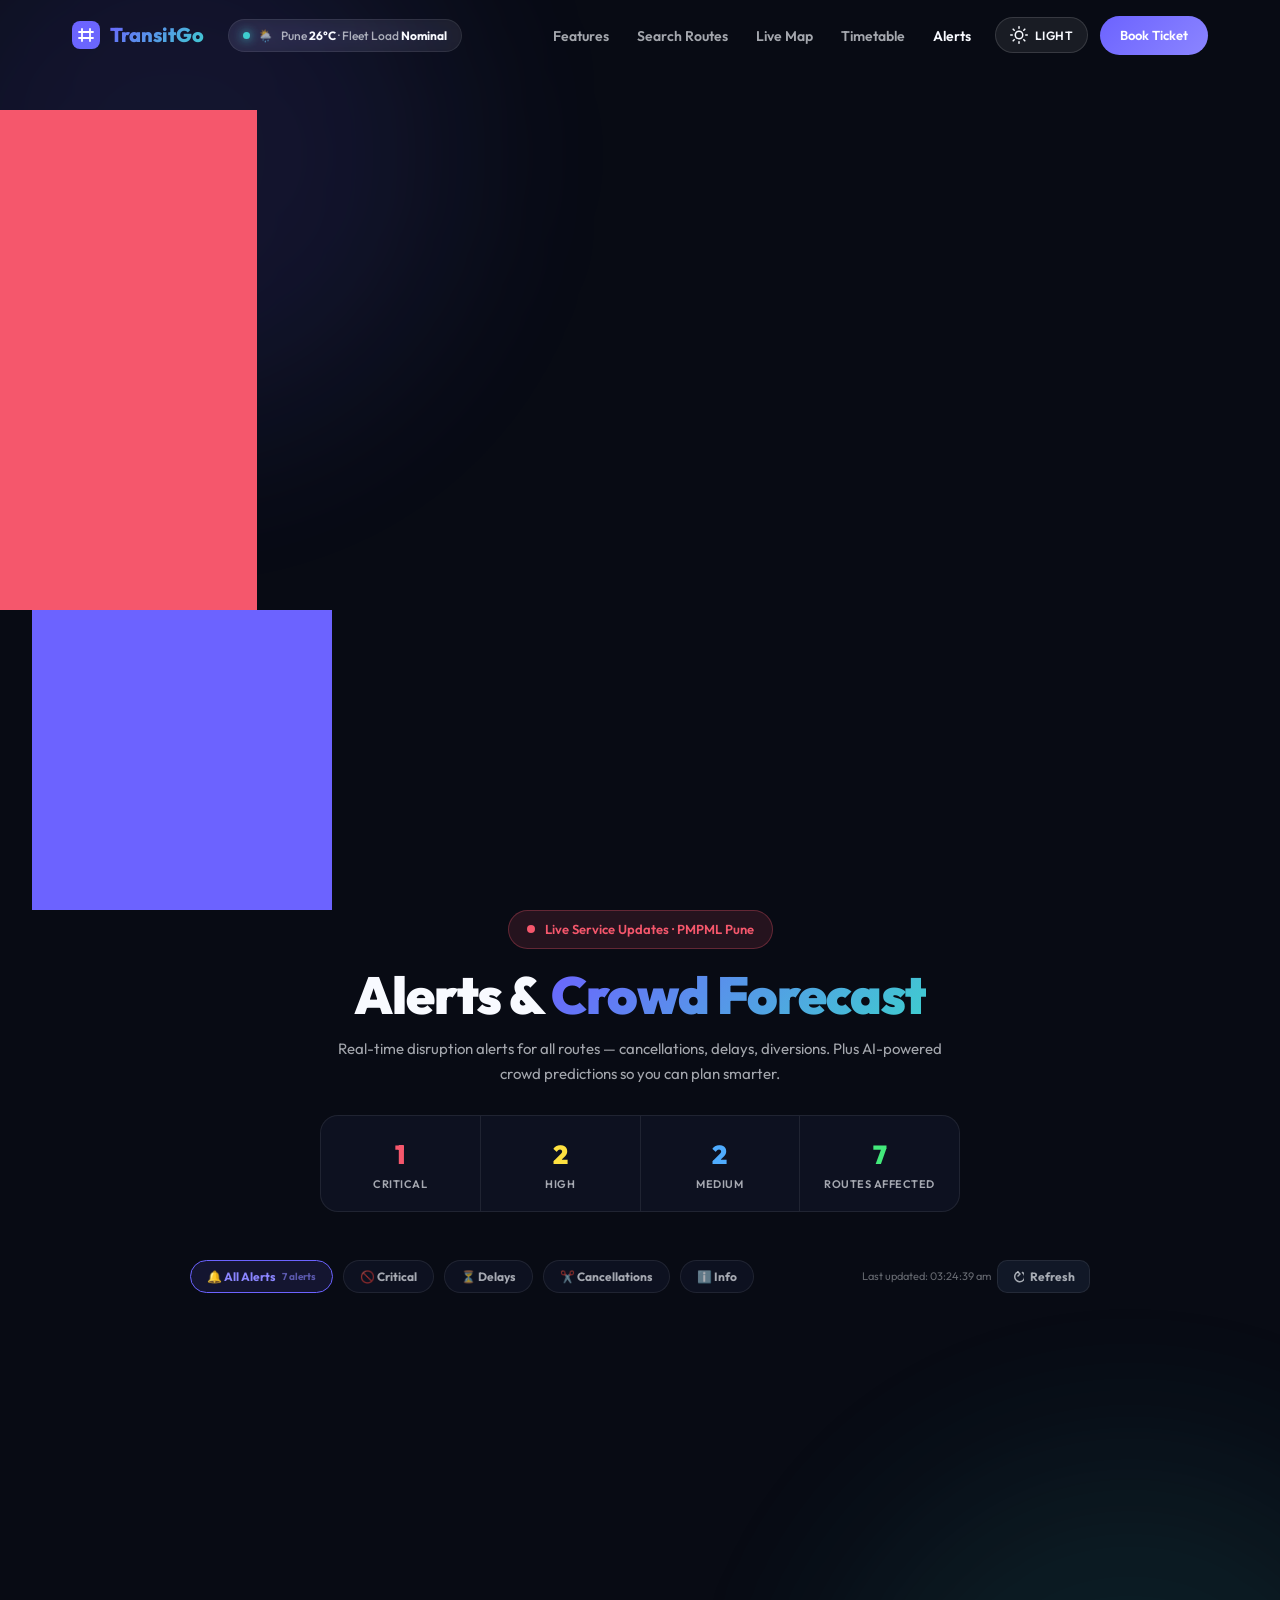
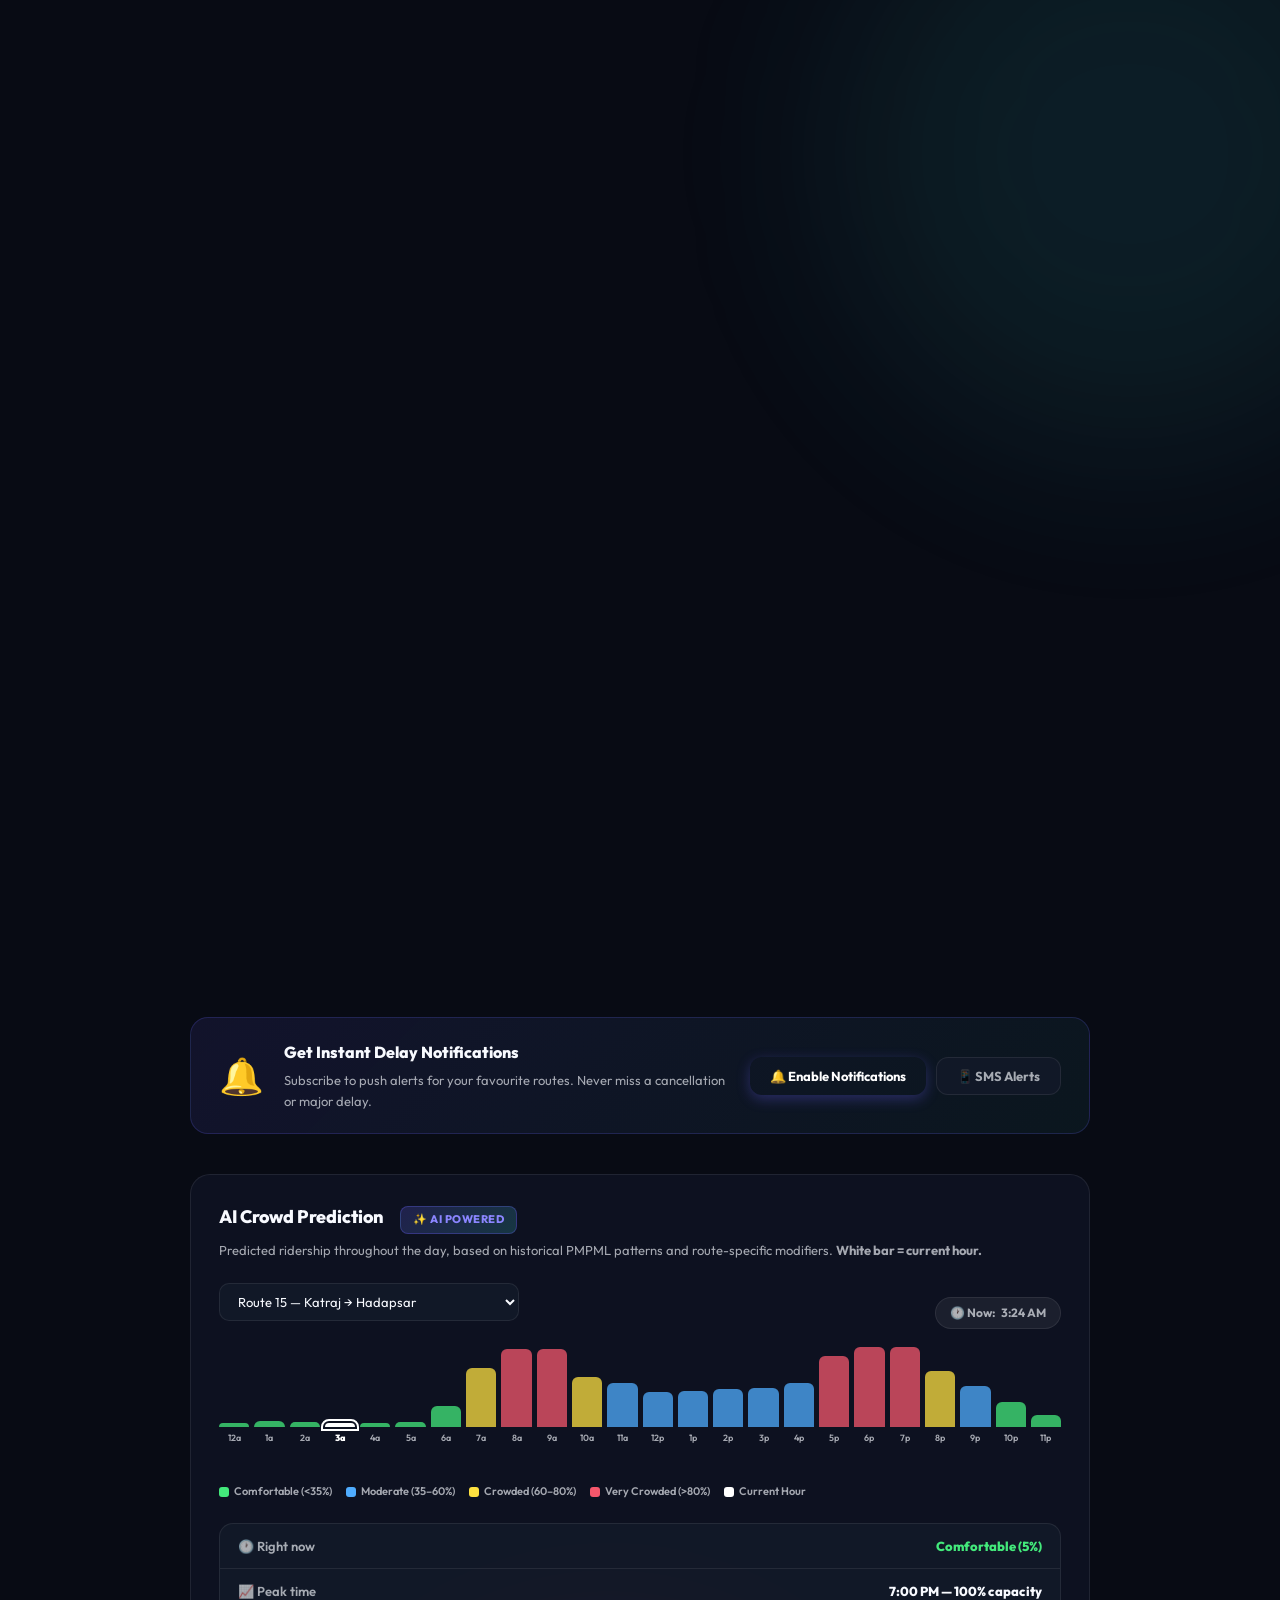
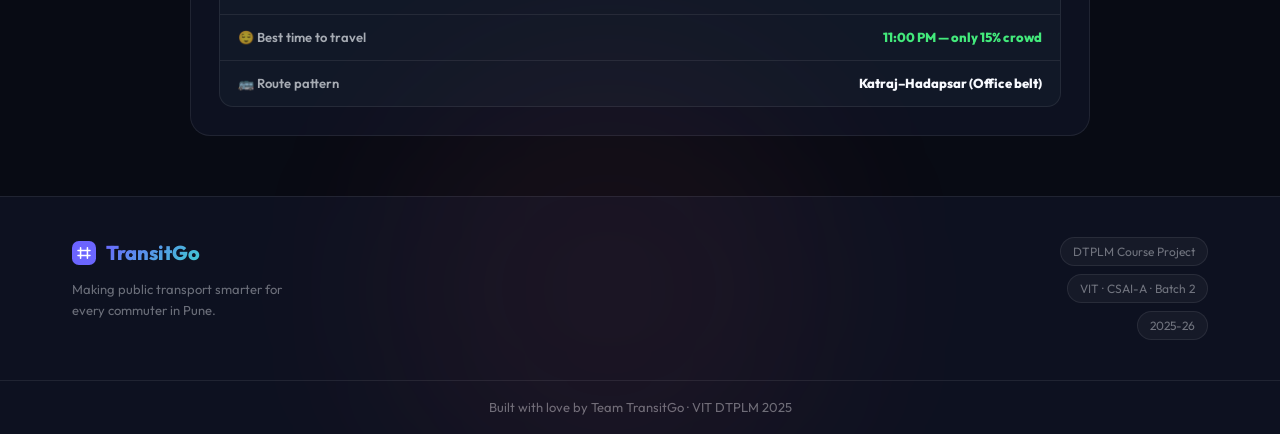
==== alerts.html @ 617c887a "Initial commit" ====
<!DOCTYPE html>
<html lang="en">
<head>
  <meta charset="UTF-8" />
  <meta name="viewport" content="width=device-width, initial-scale=1.0" />
  <title>Live Alerts & Crowd Forecast — TransitGo</title>
  <meta name="description" content="Real-time PMPML bus delay alerts and AI-powered crowd predictions for all Pune routes." />
  <link rel="preconnect" href="https://fonts.googleapis.com" />
  <link rel="preconnect" href="https://fonts.gstatic.com" crossorigin />
  <link href="https://fonts.googleapis.com/css2?family=Outfit:wght@300;400;500;600;700;800;900&family=Inter:wght@400;500;600&family=JetBrains+Mono:wght@500;700&display=swap" rel="stylesheet" />
  <link rel="stylesheet" href="style.css" />
  <link rel="stylesheet" href="css/alerts.css" />
  <script src="js/theme.js"></script>
  <style>
    /* Crowd insight rows */
    .crowd-insight-box {
      margin-top: 22px;
      background: var(--bg3);
      border: 1px solid var(--border);
      border-radius: 14px;
      overflow: hidden;
    }
    .ci-row {
      display: flex; justify-content: space-between; align-items: center;
      padding: 12px 18px; border-bottom: 1px solid var(--border);
      font-size: 13px;
    }
    .ci-row:last-child { border-bottom: none; }
    .ci-label { color: var(--text-muted); font-weight: 600; }
    .ci-val   { font-weight: 800; }

    /* Crowd chart header row */
    .crowd-chart-header {
      display: flex; align-items: center; justify-content: space-between;
      margin-bottom: 16px; flex-wrap: wrap; gap: 10px;
    }
    .crowd-now-pill {
      display: inline-flex; align-items: center; gap: 6px;
      padding: 5px 14px; border-radius: 20px;
      background: rgba(255,255,255,0.06); border: 1px solid var(--border);
      font-size: 12px; font-weight: 700; color: var(--text-muted);
    }

    /* AI badge */
    .ai-badge {
      display: inline-flex; align-items: center; gap: 6px;
      padding: 4px 12px; border-radius: 8px;
      background: linear-gradient(135deg, rgba(108,99,255,0.2), rgba(62,207,207,0.2));
      border: 1px solid rgba(108,99,255,0.3);
      font-size: 11px; font-weight: 800; color: var(--primary-light);
      letter-spacing: 0.5px; text-transform: uppercase; margin-left: 8px;
    }
  </style>
</head>
<body>

  <!-- ─── NAVBAR ─────────────────────────────────────────── -->
  <nav class="navbar scrolled" id="navbar">
    <div class="nav-container">
      <a href="index.html" class="nav-logo">
        <div class="logo-icon">
          <svg width="28" height="28" viewBox="0 0 28 28" fill="none">
            <rect width="28" height="28" rx="8" fill="url(#lgAL)"/>
            <path d="M7 11h14M7 17h14M10 8v12M18 8v12" stroke="white" stroke-width="1.8" stroke-linecap="round"/>
            <defs>
              <linearGradient id="lgAL" x1="0" y1="0" x2="28" y2="28">
                <stop stop-color="#6C63FF"/><stop offset="1" stop-color="#3ECFCF"/>
              </linearGradient>
            </defs>
          </svg>
        </div>
        <span class="logo-text">TransitGo</span>
      </a>
      <ul class="nav-links">
        <li><a href="index.html#features">Features</a></li>
        <li><a href="route-search.html">Search Routes</a></li>
        <li><a href="live-track.html">Live Map</a></li>
        <li><a href="timetable.html">Timetable</a></li>
        <li><a href="alerts.html" class="nav-active">Alerts</a></li>
      </ul>
      <div class="nav-action">
        <a href="booking.html" class="nav-cta">Book Ticket</a>
      </div>
      <button class="hamburger" id="hamburger" aria-label="Open menu" aria-expanded="false">
        <span></span><span></span><span></span>
      </button>
    </div>
  </nav>
  <div class="mobile-menu" id="mobileMenu">
    <a href="index.html">🏠 Home</a>
    <a href="route-search.html">🔍 Search Routes</a>
    <a href="live-track.html">🗺️ Live Map</a>
    <a href="timetable.html">📅 Timetable</a>
    <a href="alerts.html">🔔 Alerts</a>
    <a href="booking.html" class="mm-cta">🎫 Book Ticket</a>
  </div>
  <button class="scroll-top-btn" id="scrollTopBtn" aria-label="Scroll to top">↑</button>


  <!-- ─── HERO ──────────────────────────────────────────────── -->
  <section class="al-hero">
    <div class="bk-orb al-orb1"></div>
    <div class="bk-orb al-orb2"></div>
    <div class="al-hero-content">
      <div class="al-live-badge">
        <span class="al-live-dot"></span>
        Live Service Updates · PMPML Pune
      </div>
      <h1>Alerts &amp; <span class="gradient-text">Crowd Forecast</span></h1>
      <p>Real-time disruption alerts for all routes — cancellations, delays, diversions. Plus AI-powered crowd predictions so you can plan smarter.</p>

      <!-- Stats bar -->
      <div class="al-stats">
        <div class="al-stat">
          <div class="al-stat-num" id="stat-critical" style="color:#f5576c">—</div>
          <div class="al-stat-label">Critical</div>
        </div>
        <div class="al-stat">
          <div class="al-stat-num" id="stat-high" style="color:#fee140">—</div>
          <div class="al-stat-label">High</div>
        </div>
        <div class="al-stat">
          <div class="al-stat-num" id="stat-medium" style="color:#4facfe">—</div>
          <div class="al-stat-label">Medium</div>
        </div>
        <div class="al-stat">
          <div class="al-stat-num" id="stat-routes" style="color:#43e97b">—</div>
          <div class="al-stat-label">Routes Affected</div>
        </div>
      </div>
    </div>
  </section>

  <!-- ─── ALERTS SECTION ────────────────────────────────────── -->
  <section class="al-section">
    <div class="al-container">

      <!-- ── Toolbar ── -->
      <div class="al-toolbar">
        <button class="al-filter-chip chip-active" data-filter="all"   onclick="setFilter('all')">
          🔔 All Alerts <span id="alert-count" style="opacity:.6;font-size:10px"></span>
        </button>
        <button class="al-filter-chip" data-filter="critical"         onclick="setFilter('critical')">
          🚫 Critical
        </button>
        <button class="al-filter-chip" data-filter="high"             onclick="setFilter('high')">
          ⏳ Delays
        </button>
        <button class="al-filter-chip" data-filter="cancellation"     onclick="setFilter('cancellation')">
          ✂️ Cancellations
        </button>
        <button class="al-filter-chip" data-filter="low"              onclick="setFilter('low')">
          ℹ️ Info
        </button>

        <div class="al-toolbar-right">
          <span id="last-updated" style="font-size:11px;opacity:0.6">—</span>
          <button class="al-refresh-btn" id="refresh-btn" onclick="refreshAlerts(true)">
            <svg width="12" height="12" viewBox="0 0 12 12" fill="none">
              <path d="M10.5 1.5A5 5 0 1 1 6 1" stroke="currentColor" stroke-width="1.5" stroke-linecap="round"/>
              <path d="M6 1L8 3L6 5" stroke="currentColor" stroke-width="1.5" stroke-linecap="round" stroke-linejoin="round"/>
            </svg>
            Refresh
          </button>
        </div>
      </div>

      <!-- ── Alert list (rendered by JS) ── -->
      <div class="al-list" id="al-list">
        <div style="text-align:center;padding:40px;opacity:0.4">Loading alerts…</div>
      </div>

      <!-- ── Subscribe bar ── -->
      <div class="al-subscribe">
        <div class="al-sub-icon">🔔</div>
        <div class="al-sub-text">
          <div class="al-sub-title">Get Instant Delay Notifications</div>
          <div class="al-sub-desc">Subscribe to push alerts for your favourite routes. Never miss a cancellation or major delay.</div>
        </div>
        <div class="al-sub-btns">
          <button class="al-sub-btn primary" id="notif-btn" onclick="requestNotificationPermission()">
            🔔 Enable Notifications
          </button>
          <button class="al-sub-btn ghost" onclick="alert('SMS alerts coming in the next update!')">
            📱 SMS Alerts
          </button>
        </div>
      </div>

      <!-- ─── AI CROWD PREDICTION ──────────────────────────────── -->
      <div class="crowd-section">
        <div style="display:flex;align-items:center;gap:8px;margin-bottom:4px;">
          <div class="crowd-title">AI Crowd Prediction</div>
          <span class="ai-badge">✨ AI Powered</span>
        </div>
        <div class="crowd-sub">
          Predicted ridership throughout the day, based on historical PMPML patterns and route-specific modifiers.
          <strong style="color:var(--text-primary)">White bar = current hour.</strong>
        </div>

        <div class="crowd-chart-header">
          <select class="crowd-route-select" id="crowd-route-sel"
                  onchange="onCrowdRouteChange(this.value)">
            <!-- Populated by crowd.js -->
          </select>
          <span class="crowd-now-pill">🕐 Now: <span id="crowd-now-time">—</span></span>
        </div>

        <!-- Bar chart -->
        <div class="crowd-chart" id="crowd-chart">
          <div style="padding:20px;opacity:0.4;text-align:center;width:100%">Loading forecast…</div>
        </div>

        <!-- Legend -->
        <div class="crowd-legend">
          <div class="crowd-legend-item"><div class="crowd-legend-dot" style="background:#43e97b"></div> Comfortable (&lt;35%)</div>
          <div class="crowd-legend-item"><div class="crowd-legend-dot" style="background:#4facfe"></div> Moderate (35–60%)</div>
          <div class="crowd-legend-item"><div class="crowd-legend-dot" style="background:#fee140"></div> Crowded (60–80%)</div>
          <div class="crowd-legend-item"><div class="crowd-legend-dot" style="background:#f5576c"></div> Very Crowded (&gt;80%)</div>
          <div class="crowd-legend-item"><div class="crowd-legend-dot" style="background:#ffffff"></div> Current Hour</div>
        </div>

        <!-- AI Insights panel -->
        <div class="crowd-insight-box">
          <div id="crowd-insight">
            <div class="ci-row" style="justify-content:center;opacity:0.4">Analysing route data…</div>
          </div>
        </div>
      </div>

    </div>
  </section>

  <!-- ─── FOOTER ───────────────────────────────────────────── -->
  <footer class="footer">
    <div class="footer-container">
      <div class="footer-brand">
        <div class="nav-logo">
          <div class="logo-icon">
            <svg width="24" height="24" viewBox="0 0 28 28" fill="none">
              <rect width="28" height="28" rx="8" fill="url(#lgFAL)"/>
              <path d="M7 11h14M7 17h14M10 8v12M18 8v12" stroke="white" stroke-width="1.8" stroke-linecap="round"/>
              <defs>
                <linearGradient id="lgFAL" x1="0" y1="0" x2="28" y2="28">
                  <stop stop-color="#6C63FF"/><stop offset="1" stop-color="#3ECFCF"/>
                </linearGradient>
              </defs>
            </svg>
          </div>
          <span class="logo-text">TransitGo</span>
        </div>
        <p>Making public transport smarter for every commuter in Pune.</p>
      </div>
      <div class="footer-tags">
        <div class="footer-tag">DTPLM Course Project</div>
        <div class="footer-tag">VIT · CSAI-A · Batch 2</div>
        <div class="footer-tag">2025-26</div>
      </div>
    </div>
    <div class="footer-bottom">Built with love by Team TransitGo · VIT DTPLM 2025</div>
  </footer>

  <script src="js/route-data.js"></script>
  <script src="js/alerts.js"></script>
  <script src="js/crowd.js"></script>
  <script>
    // Set current time label
    const nowH = new Date().getHours();
    const nowM = new Date().getMinutes();
    const ampm = nowH < 12 ? "AM" : "PM";
    const h12  = nowH % 12 || 12;
    document.getElementById("crowd-now-time").textContent = `${h12}:${String(nowM).padStart(2,"0")} ${ampm}`;

    // Init crowd chart after JS loaded
    initCrowdSelect();
    // Mobile menu
    const hb = document.getElementById('hamburger'), mm = document.getElementById('mobileMenu');
    hb.addEventListener('click', () => { const o = mm.classList.toggle('open'); hb.classList.toggle('open', o); document.body.style.overflow = o ? 'hidden' : ''; });
    mm.querySelectorAll('a').forEach(a => a.addEventListener('click', () => { mm.classList.remove('open'); hb.classList.remove('open'); document.body.style.overflow = ''; }));
    const sb = document.getElementById('scrollTopBtn');
    window.addEventListener('scroll', () => sb.classList.toggle('visible', window.scrollY > 300));
    sb.addEventListener('click', () => window.scrollTo({ top: 0, behavior: 'smooth' }));
  </script>
</body>
</html>
---- style.css ----
/* ===========================
   TRANSITGO — STYLE SYSTEM & DUAL THEME ENGINE
   =========================== */

:root {
  --primary: #6C63FF;
  --primary-light: #8B85FF;
  --accent: #3ECFCF;
  --accent2: #f5576c;
  --bg: #080B14;
  --bg2: #0D1120;
  --bg3: #111827;
  --surface: rgba(255,255,255,0.04);
  --surface2: rgba(255,255,255,0.07);
  --border: rgba(255,255,255,0.08);
  --border2: rgba(255,255,255,0.13);
  --text: #F8FAFF;
  --text-muted: rgba(248,250,255,0.65);
  --text-dim: rgba(248,250,255,0.40);
  --radius: 16px;
  --radius-sm: 10px;
  --radius-lg: 24px;
  --shadow: 0 20px 60px rgba(0,0,0,0.5);
  --nav-bg: rgba(8,11,20,0.85);
  --card-spotlight: rgba(108, 99, 255, 0.12);
  --aurora-1: rgba(108, 99, 255, 0.15);
  --aurora-2: rgba(62, 207, 207, 0.12);
  --aurora-3: rgba(245, 87, 108, 0.08);
}

[data-theme="light"] {
  --primary: #5247E6;
  --primary-light: #6E66FA;
  --accent: #0284C7;
  --accent2: #E11D48;
  --bg: #F4F6FC;
  --bg2: #FFFFFF;
  --bg3: #E9EEF6;
  --surface: #FFFFFF;
  --surface2: #F8FAFC;
  --border: rgba(15, 23, 42, 0.09);
  --border2: rgba(15, 23, 42, 0.15);
  --text: #0F172A;
  --text-muted: #475569;
  --text-dim: #64748B;
  --shadow: 0 16px 40px rgba(15, 23, 42, 0.08);
  --nav-bg: rgba(255, 255, 255, 0.88);
  --card-spotlight: rgba(82, 71, 230, 0.08);
  --aurora-1: rgba(82, 71, 230, 0.10);
  --aurora-2: rgba(2, 132, 199, 0.08);
  --aurora-3: rgba(225, 29, 72, 0.05);
}

* { margin: 0; padding: 0; box-sizing: border-box; }

html { scroll-behavior: smooth; }

body {
  font-family: 'Outfit', sans-serif;
  background: var(--bg);
  color: var(--text);
  overflow-x: hidden;
  line-height: 1.6;
  transition: background-color 0.3s ease, color 0.3s ease;
  position: relative;
}

/* ===== AMBIENT AURORA BACKGROUND ===== */
.ambient-aurora-bg {
  position: fixed;
  top: 0; left: 0; right: 0; bottom: 0;
  pointer-events: none;
  z-index: 0;
  overflow: hidden;
}
.aurora-blob {
  position: absolute;
  border-radius: 50%;
  filter: blur(100px);
  opacity: 0.8;
  animation: floatAurora 18s ease-in-out infinite alternate;
}
.aurora-blob-1 {
  width: 550px; height: 550px;
  background: var(--aurora-1);
  top: -120px; left: -100px;
}
.aurora-blob-2 {
  width: 600px; height: 600px;
  background: var(--aurora-2);
  top: 40%; right: -150px;
  animation-duration: 22s;
  animation-delay: -5s;
}
.aurora-blob-3 {
  width: 450px; height: 450px;
  background: var(--aurora-3);
  bottom: -80px; left: 30%;
  animation-duration: 26s;
  animation-delay: -9s;
}
@keyframes floatAurora {
  0% { transform: translate(0, 0) scale(1); }
  50% { transform: translate(60px, 40px) scale(1.08); }
  100% { transform: translate(-40px, 80px) scale(0.95); }
}

/* ===== CARD SPOTLIGHT HOVER HALO ===== */
.has-spotlight {
  position: relative;
}
.has-spotlight::before {
  content: '';
  position: absolute;
  top: 0; left: 0; right: 0; bottom: 0;
  border-radius: inherit;
  background: radial-gradient(420px circle at var(--mouse-x, -999px) var(--mouse-y, -999px), var(--card-spotlight), transparent 70%);
  pointer-events: none;
  opacity: 1;
  transition: opacity 0.3s;
  z-index: 1;
}

/* ===== SCROLLBAR ===== */
::-webkit-scrollbar { width: 6px; }
::-webkit-scrollbar-track { background: var(--bg); }
::-webkit-scrollbar-thumb { background: var(--primary); border-radius: 3px; }

/* ===== NAVBAR ===== */
.navbar {
  position: fixed;
  top: 0; left: 0; right: 0;
  z-index: 100;
  padding: 16px 0;
  transition: all 0.3s;
}
.navbar.scrolled {
  background: var(--nav-bg);
  backdrop-filter: blur(20px);
  -webkit-backdrop-filter: blur(20px);
  border-bottom: 1px solid var(--border);
  padding: 12px 0;
}
.nav-container {
  max-width: 1200px;
  margin: 0 auto;
  padding: 0 32px;
  display: flex;
  align-items: center;
  gap: 24px;
}
.nav-logo {
  display: flex;
  align-items: center;
  gap: 10px;
  text-decoration: none;
  flex-shrink: 0;
}
.logo-icon { display: flex; align-items: center; justify-content: center; }
.logo-text {
  font-size: 20px;
  font-weight: 800;
  background: linear-gradient(135deg, var(--primary), var(--accent));
  -webkit-background-clip: text;
  -webkit-text-fill-color: transparent;
  background-clip: text;
}

/* ===== WEATHER TELEMETRY CHIP ===== */
.transit-weather-chip {
  display: inline-flex;
  align-items: center;
  gap: 8px;
  padding: 6px 14px;
  border-radius: 50px;
  background: var(--surface2);
  border: 1px solid var(--border);
  font-size: 12px;
  font-weight: 500;
  color: var(--text-muted);
  white-space: nowrap;
  backdrop-filter: blur(10px);
}
.transit-weather-chip strong {
  color: var(--text);
  font-weight: 700;
}
.tw-pulse {
  width: 7px;
  height: 7px;
  border-radius: 50%;
  background: #3ECFCF;
  box-shadow: 0 0 10px #3ECFCF;
  animation: twPulse 2s infinite ease-in-out;
}
@keyframes twPulse {
  0%, 100% { opacity: 1; transform: scale(1); }
  50% { opacity: 0.35; transform: scale(0.7); }
}

.nav-links {
  display: flex;
  list-style: none;
  gap: 28px;
  margin-left: auto;
  align-items: center;
}
.nav-links a {
  color: var(--text-muted);
  text-decoration: none;
  font-size: 14px;
  font-weight: 600;
  transition: color 0.2s;
}
.nav-links a:hover, .nav-links a.nav-active { color: var(--text); }

.nav-action {
  display: flex;
  align-items: center;
  gap: 12px;
  flex-shrink: 0;
}

/* ===== THEME TOGGLE BUTTON ===== */
.theme-toggle-btn {
  display: inline-flex;
  align-items: center;
  gap: 7px;
  background: var(--surface2);
  border: 1px solid var(--border2);
  color: var(--text);
  padding: 8px 14px;
  border-radius: 50px;
  font-size: 13px;
  font-weight: 600;
  cursor: pointer;
  transition: all 0.25s cubic-bezier(0.16, 1, 0.3, 1);
  outline: none;
  font-family: inherit;
  user-select: none;
}
.theme-toggle-btn:hover {
  background: var(--surface);
  border-color: var(--primary);
  transform: translateY(-1px);
  box-shadow: 0 4px 14px rgba(108,99,255,0.25);
}
.theme-icon {
  display: flex;
  align-items: center;
  justify-content: center;
  transition: transform 0.4s ease;
}
.theme-toggle-btn:hover .theme-icon {
  transform: rotate(20deg) scale(1.1);
}
.theme-label {
  font-size: 12px;
  text-transform: uppercase;
  letter-spacing: 0.5px;
}

.nav-cta {
  background: linear-gradient(135deg, var(--primary), var(--primary-light));
  color: white;
  padding: 9px 20px;
  border-radius: 50px;
  text-decoration: none;
  font-size: 13px;
  font-weight: 600;
  transition: all 0.3s;
  white-space: nowrap;
  display: inline-flex;
  align-items: center;
}
.nav-cta:hover {
  transform: translateY(-1px);
  box-shadow: 0 8px 25px rgba(108,99,255,0.4);
}

/* ===== MONOSPACE TELEMETRY BADGES ===== */
.telemetry-chip, .mono-tag {
  font-family: 'JetBrains Mono', monospace;
  font-size: 11px;
  font-weight: 600;
  letter-spacing: 0.5px;
  text-transform: uppercase;
  padding: 4px 10px;
  border-radius: 6px;
  background: var(--surface2);
  border: 1px solid var(--border2);
  color: var(--accent);
  display: inline-flex;
  align-items: center;
  gap: 6px;
}

/* ===== HERO ===== */
.hero {
  position: relative;
  min-height: 100vh;
  display: flex;
  align-items: center;
  overflow: hidden;
  padding-top: 80px;
}
.hero-bg {
  position: absolute;
  inset: 0;
  overflow: hidden;
}
.orb {
  position: absolute;
  border-radius: 50%;
  filter: blur(100px);
  opacity: 0.25;
}
.orb-1 {
  width: 600px; height: 600px;
  background: var(--primary);
  top: -200px; left: -200px;
  animation: orbFloat 8s ease-in-out infinite;
}
.orb-2 {
  width: 500px; height: 500px;
  background: var(--accent);
  bottom: -150px; right: -100px;
  animation: orbFloat 10s ease-in-out infinite reverse;
}
.orb-3 {
  width: 400px; height: 400px;
  background: #f093fb;
  top: 50%; right: 30%;
  animation: orbFloat 12s ease-in-out infinite;
  opacity: 0.12;
}
@keyframes orbFloat {
  0%,100% { transform: translate(0,0) scale(1); }
  50% { transform: translate(30px,-30px) scale(1.05); }
}

.hero-container {
  position: relative;
  max-width: 1200px;
  margin: 0 auto;
  padding: 60px 32px;
  display: grid;
  grid-template-columns: 1fr 1fr;
  gap: 80px;
  align-items: center;
}

/* Hero Content */
.hero-badge {
  display: inline-flex;
  align-items: center;
  gap: 8px;
  background: rgba(108,99,255,0.12);
  border: 1px solid rgba(108,99,255,0.3);
  padding: 8px 16px;
  border-radius: 50px;
  font-size: 13px;
  color: var(--primary-light);
  font-weight: 500;
  margin-bottom: 24px;
}
.badge-dot {
  width: 7px; height: 7px;
  background: var(--accent);
  border-radius: 50%;
  animation: blink 2s infinite;
}
@keyframes blink {
  0%,100% { opacity:1; }
  50% { opacity: 0.3; }
}

.hero-title {
  font-size: clamp(40px, 5vw, 64px);
  font-weight: 900;
  line-height: 1.1;
  margin-bottom: 24px;
  letter-spacing: -1px;
}
.gradient-text {
  background: linear-gradient(135deg, var(--primary), var(--accent));
  -webkit-background-clip: text;
  -webkit-text-fill-color: transparent;
  background-clip: text;
}

.hero-subtitle {
  font-size: 17px;
  color: var(--text-muted);
  margin-bottom: 36px;
  max-width: 480px;
  line-height: 1.7;
}
.hero-subtitle strong { color: var(--text); font-weight: 600; }

.hero-actions {
  display: flex;
  gap: 16px;
  margin-bottom: 48px;
  flex-wrap: wrap;
}
.btn-primary {
  display: inline-flex;
  align-items: center;
  gap: 8px;
  background: linear-gradient(135deg, var(--primary), var(--primary-light));
  color: white;
  padding: 14px 28px;
  border-radius: 50px;
  text-decoration: none;
  font-size: 15px;
  font-weight: 700;
  transition: all 0.3s;
}
.btn-primary:hover {
  transform: translateY(-2px);
  box-shadow: 0 16px 40px rgba(108,99,255,0.4);
}
.btn-secondary {
  display: inline-flex;
  align-items: center;
  gap: 8px;
  background: var(--surface2);
  color: var(--text);
  border: 1px solid var(--border2);
  padding: 14px 28px;
  border-radius: 50px;
  text-decoration: none;
  font-size: 15px;
  font-weight: 600;
  transition: all 0.3s;
}
.btn-secondary:hover {
  background: var(--surface);
  border-color: rgba(255,255,255,0.2);
  transform: translateY(-2px);
}

.hero-stats {
  display: flex;
  align-items: center;
  gap: 24px;
}
.stat-item { text-align: center; }
.stat-num {
  display: block;
  font-size: 26px;
  font-weight: 800;
  background: linear-gradient(135deg, var(--primary), var(--accent));
  -webkit-background-clip: text;
  -webkit-text-fill-color: transparent;
  background-clip: text;
}
.stat-label { font-size: 12px; color: var(--text-dim); font-weight: 500; }
.stat-divider { width: 1px; height: 36px; background: var(--border2); }

/* ===== PHONE MOCKUP ===== */
.hero-visual { position: relative; display: flex; justify-content: center; }
.phone-mockup { position: relative; }
.phone-frame {
  width: 260px;
  height: 520px;
  background: #0a0a1a;
  border-radius: 38px;
  border: 2px solid rgba(255,255,255,0.12);
  overflow: hidden;
  box-shadow: 0 40px 100px rgba(0,0,0,0.7), 0 0 0 1px rgba(255,255,255,0.05);
  position: relative;
  animation: phoneBob 4s ease-in-out infinite;
}
@keyframes phoneBob {
  0%,100% { transform: translateY(0); }
  50% { transform: translateY(-12px); }
}
.phone-notch {
  position: absolute;
  top: 10px; left: 50%;
  transform: translateX(-50%);
  width: 80px; height: 22px;
  background: #0a0a1a;
  border-radius: 0 0 14px 14px;
  z-index: 10;
}
.phone-screen {
  height: 100%;
  background: linear-gradient(160deg, #0f1535, #161b3a);
  display: flex;
  flex-direction: column;
  padding: 40px 14px 14px;
  gap: 10px;
  overflow: hidden;
}

.app-header {
  display: flex;
  align-items: center;
  justify-content: space-between;
}
.app-header-left { display: flex; align-items: center; gap: 8px; }
.app-avatar {
  width: 32px; height: 32px;
  border-radius: 50%;
  background: linear-gradient(135deg, var(--primary), var(--accent));
  font-size: 10px;
  font-weight: 800;
  color: white;
  display: flex; align-items: center; justify-content: center;
}
.app-greeting { font-size: 9px; color: var(--text-dim); }
.app-name { font-size: 12px; font-weight: 700; color: var(--text); }
.app-notif { position: relative; cursor: pointer; }
.notif-dot {
  position: absolute;
  top: -2px; right: -2px;
  width: 7px; height: 7px;
  background: var(--accent2);
  border-radius: 50%;
  animation: blink 2s infinite;
}

.app-search-bar {
  display: flex;
  align-items: center;
  gap: 6px;
  background: rgba(255,255,255,0.07);
  border: 1px solid rgba(255,255,255,0.1);
  border-radius: 8px;
  padding: 7px 10px;
  font-size: 10px;
  color: var(--text-dim);
}

.app-map-area {
  flex: 1;
  background: linear-gradient(135deg, #1a2340, #0e1528);
  border-radius: 10px;
  position: relative;
  overflow: hidden;
  min-height: 130px;
}
.map-road {
  position: absolute;
  background: rgba(255,255,255,0.06);
}
.map-h { left: 0; right: 0; height: 3px; }
.map-v { top: 0; bottom: 0; width: 3px; }
.bus-pin {
  position: absolute;
  display: flex;
  flex-direction: column;
  align-items: center;
  cursor: pointer;
  animation: busMove 6s ease-in-out infinite;
}
#bus2 { animation-delay: -3s; animation-direction: reverse; }
@keyframes busMove {
  0%,100% { transform: translate(0,0); }
  50% { transform: translate(8px,-5px); }
}
.bus-emoji { font-size: 14px; }
.bus-tag {
  font-size: 7px;
  font-weight: 800;
  background: linear-gradient(135deg, var(--primary), var(--accent));
  color: white;
  padding: 1px 5px;
  border-radius: 4px;
  margin-top: 1px;
}
.my-loc { position: absolute; }
.my-pulse {
  position: absolute;
  width: 20px; height: 20px;
  border-radius: 50%;
  background: rgba(62,207,207,0.2);
  top: 50%; left: 50%;
  transform: translate(-50%,-50%);
  animation: pulse 2s infinite;
}
@keyframes pulse {
  0% { transform: translate(-50%,-50%) scale(1); opacity: 0.6; }
  100% { transform: translate(-50%,-50%) scale(2.5); opacity: 0; }
}
.my-dot {
  width: 8px; height: 8px;
  border-radius: 50%;
  background: var(--accent);
  border: 2px solid white;
}
.dest-marker { position: absolute; font-size: 16px; }

.nearby-section { }
.nearby-label { font-size: 10px; font-weight: 700; color: var(--text-muted); margin-bottom: 6px; }
.bus-row {
  display: flex;
  align-items: center;
  gap: 8px;
  background: rgba(255,255,255,0.05);
  border-radius: 8px;
  padding: 7px;
  margin-bottom: 5px;
}
.br-num {
  width: 28px; height: 28px;
  border-radius: 7px;
  background: linear-gradient(135deg, var(--primary), var(--accent));
  color: white;
  font-size: 8px;
  font-weight: 800;
  display: flex; align-items: center; justify-content: center;
  flex-shrink: 0;
}
.br-info { flex: 1; }
.br-route { font-size: 9px; font-weight: 700; color: var(--text); }
.br-stop { font-size: 8px; color: var(--text-dim); }
.br-eta {
  font-size: 10px;
  font-weight: 800;
  color: var(--accent);
  white-space: nowrap;
}

/* Float Cards */
.float-card {
  position: absolute;
  display: flex;
  align-items: center;
  gap: 8px;
  background: rgba(15,20,40,0.9);
  backdrop-filter: blur(20px);
  border: 1px solid rgba(255,255,255,0.1);
  border-radius: 12px;
  padding: 10px 14px;
  box-shadow: 0 8px 30px rgba(0,0,0,0.4);
  white-space: nowrap;
}
.fc-emoji { font-size: 18px; }
.fc-title { font-size: 11px; font-weight: 700; color: var(--text); }
.fc-sub { font-size: 10px; color: var(--text-muted); }
.fc1 { right: -70px; top: 80px; animation: fcFloat 5s ease-in-out infinite; }
.fc2 { left: -80px; top: 40%; animation: fcFloat 6s ease-in-out infinite reverse; }
.fc3 { right: -60px; bottom: 80px; animation: fcFloat 7s ease-in-out infinite; }
@keyframes fcFloat {
  0%,100% { transform: translateY(0); }
  50% { transform: translateY(-8px); }
}

/* Scroll Hint */
.scroll-hint {
  position: absolute;
  bottom: 32px;
  left: 50%;
  transform: translateX(-50%);
  display: flex;
  flex-direction: column;
  align-items: center;
  gap: 6px;
  color: var(--text-dim);
  font-size: 12px;
}
.scroll-arrow { animation: bounce 2s infinite; }
@keyframes bounce {
  0%,100% { transform: translateY(0); }
  50% { transform: translateY(6px); }
}

/* ===== SECTIONS COMMON ===== */
.section-container {
  max-width: 1200px;
  margin: 0 auto;
  padding: 100px 32px;
}
.section-label {
  font-size: 12px;
  font-weight: 700;
  letter-spacing: 2px;
  text-transform: uppercase;
  color: var(--primary-light);
  margin-bottom: 16px;
}
.section-title {
  font-size: clamp(30px, 4vw, 48px);
  font-weight: 800;
  line-height: 1.15;
  margin-bottom: 20px;
  letter-spacing: -0.5px;
}
.section-sub {
  font-size: 17px;
  color: var(--text-muted);
  max-width: 600px;
  line-height: 1.7;
  margin-bottom: 60px;
}

/* ===== PROBLEM SECTION ===== */
.problem-section { background: var(--bg2); }
.pain-grid {
  display: grid;
  grid-template-columns: repeat(4, 1fr);
  gap: 20px;
  margin-top: 48px;
}
.pain-card {
  background: var(--surface);
  border: 1px solid var(--border);
  border-radius: var(--radius);
  padding: 28px 24px;
  transition: all 0.3s;
}
.pain-card:hover {
  border-color: rgba(108,99,255,0.3);
  background: rgba(108,99,255,0.06);
  transform: translateY(-4px);
}
.pain-emoji { font-size: 36px; margin-bottom: 16px; }
.pain-card h3 { font-size: 17px; font-weight: 700; margin-bottom: 10px; }
.pain-card p { font-size: 14px; color: var(--text-muted); line-height: 1.6; }

/* ===== HOW IT WORKS ===== */
.how-section { background: var(--bg); }
.steps-container {
  display: grid;
  grid-template-columns: repeat(2, 1fr);
  gap: 32px;
}
.step-item {
  display: flex;
  gap: 20px;
  align-items: flex-start;
  background: var(--surface);
  border: 1px solid var(--border);
  border-radius: var(--radius);
  padding: 28px;
  transition: all 0.3s;
}
.step-item:hover {
  border-color: rgba(108,99,255,0.25);
  background: rgba(108,99,255,0.05);
  transform: translateY(-3px);
}
.step-num {
  font-size: 36px;
  font-weight: 900;
  background: linear-gradient(135deg, var(--primary), var(--accent));
  -webkit-background-clip: text;
  -webkit-text-fill-color: transparent;
  background-clip: text;
  line-height: 1;
  flex-shrink: 0;
}
.step-content h3 { font-size: 18px; font-weight: 700; margin-bottom: 8px; }
.step-content p { font-size: 14px; color: var(--text-muted); line-height: 1.6; }

/* ===== FEATURES ===== */
.features-section { background: var(--bg2); }
.features-grid {
  display: grid;
  grid-template-columns: repeat(3, 1fr);
  gap: 20px;
}
.feature-card {
  background: var(--surface);
  border: 1px solid var(--border);
  border-radius: var(--radius);
  padding: 28px;
  transition: all 0.3s;
}
.feature-card:hover {
  border-color: rgba(108,99,255,0.25);
  transform: translateY(-4px);
  box-shadow: 0 20px 50px rgba(0,0,0,0.3);
}
.fc-large { grid-column: span 2; }
.fc-glow { border-color: rgba(108,99,255,0.2); background: rgba(108,99,255,0.06); }
.feature-icon {
  width: 52px; height: 52px;
  border-radius: 14px;
  display: flex; align-items: center; justify-content: center;
  font-size: 24px;
  margin-bottom: 18px;
}
.fi-purple { background: linear-gradient(135deg, #667eea, #764ba2); }
.fi-pink { background: linear-gradient(135deg, #f093fb, #f5576c); }
.fi-blue { background: linear-gradient(135deg, #4facfe, #00f2fe); }
.fi-green { background: linear-gradient(135deg, #43e97b, #38f9d7); }
.fi-orange { background: linear-gradient(135deg, #fa709a, #fee140); }
.fi-teal { background: linear-gradient(135deg, #a18cd1, #fbc2eb); }
.feature-card h3 { font-size: 18px; font-weight: 700; margin-bottom: 10px; }
.feature-card p { font-size: 14px; color: var(--text-muted); line-height: 1.6; margin-bottom: 16px; }
.feature-tag {
  display: inline-block;
  font-size: 11px;
  font-weight: 700;
  padding: 4px 10px;
  border-radius: 50px;
}
.ft-mvp { background: rgba(62,207,207,0.12); color: var(--accent); border: 1px solid rgba(62,207,207,0.3); }
.ft-inc { background: rgba(108,99,255,0.12); color: var(--primary-light); border: 1px solid rgba(108,99,255,0.25); }
.ft-soon { background: rgba(245,87,108,0.1); color: #f5576c; border: 1px solid rgba(245,87,108,0.25); }

/* ===== ROADMAP ===== */
.roadmap-section { background: var(--bg); }
.roadmap-track {
  position: relative;
  display: flex;
  flex-direction: column;
  gap: 0;
  padding-left: 40px;
}
.roadmap-track::before {
  content: '';
  position: absolute;
  left: 14px; top: 0; bottom: 0;
  width: 2px;
  background: linear-gradient(to bottom, var(--primary), rgba(108,99,255,0.1));
}
.roadmap-item {
  position: relative;
  padding: 0 0 32px 40px;
}
.ri-dot {
  position: absolute;
  left: -40px;
  top: 6px;
  width: 18px; height: 18px;
  border-radius: 50%;
  border: 3px solid var(--bg);
}
.rd-done { background: var(--accent); box-shadow: 0 0 12px var(--accent); }
.rd-current {
  background: var(--primary);
  box-shadow: 0 0 20px rgba(108,99,255,0.8);
  animation: dotPulse 2s infinite;
}
@keyframes dotPulse {
  0%,100% { box-shadow: 0 0 8px rgba(108,99,255,0.5); }
  50% { box-shadow: 0 0 24px rgba(108,99,255,1); }
}
.rd-plan { background: rgba(255,255,255,0.15); }
.ri-card {
  background: var(--surface);
  border: 1px solid var(--border);
  border-radius: var(--radius);
  padding: 20px 24px;
  transition: all 0.3s;
}
.ri-card-active {
  border-color: rgba(108,99,255,0.4);
  background: rgba(108,99,255,0.08);
}
.ri-card:hover { transform: translateX(4px); }
.ri-phase { font-size: 11px; font-weight: 700; text-transform: uppercase; letter-spacing: 1px; color: var(--text-dim); margin-bottom: 6px; }
.ri-card h3 { font-size: 17px; font-weight: 700; margin-bottom: 6px; }
.ri-card p { font-size: 13px; color: var(--text-muted); margin-bottom: 12px; }
.ri-badge {
  display: inline-block;
  font-size: 11px;
  font-weight: 700;
  padding: 3px 10px;
  border-radius: 50px;
}
.rb-done { background: rgba(62,207,207,0.12); color: var(--accent); border: 1px solid rgba(62,207,207,0.3); }
.rb-active { background: rgba(108,99,255,0.15); color: var(--primary-light); border: 1px solid rgba(108,99,255,0.35); }
.rb-plan { background: rgba(255,255,255,0.04); color: var(--text-dim); border: 1px solid var(--border); }

/* ===== TEAM ===== */
.team-section { background: var(--bg2); }
.team-grid {
  display: grid;
  grid-template-columns: repeat(4, 1fr);
  gap: 20px;
  margin-top: 48px;
}
.team-card {
  background: var(--surface);
  border: 1px solid var(--border);
  border-radius: var(--radius);
  padding: 28px 20px;
  text-align: center;
  transition: all 0.3s;
}
.team-card:hover {
  border-color: rgba(108,99,255,0.3);
  transform: translateY(-5px);
  box-shadow: 0 20px 50px rgba(0,0,0,0.3);
}
.team-avatar {
  width: 60px; height: 60px;
  border-radius: 50%;
  font-size: 20px;
  font-weight: 900;
  color: white;
  display: flex; align-items: center; justify-content: center;
  margin: 0 auto 16px;
}
.ta-purple { background: linear-gradient(135deg, #667eea, #764ba2); }
.ta-pink { background: linear-gradient(135deg, #f093fb, #f5576c); }
.ta-blue { background: linear-gradient(135deg, #4facfe, #00f2fe); }
.ta-green { background: linear-gradient(135deg, #43e97b, #38f9d7); }
.team-name { font-size: 15px; font-weight: 700; margin-bottom: 4px; }
.team-role { font-size: 12px; color: var(--text-muted); margin-bottom: 6px; }
.team-roll { font-size: 11px; color: var(--text-dim); }

/* ===== CTA ===== */
.cta-section {
  background: var(--bg);
  position: relative;
  overflow: hidden;
}
.cta-bg { position: absolute; inset: 0; }
.orb-c1 {
  width: 500px; height: 500px;
  background: var(--primary);
  top: -200px; left: 50%;
  transform: translateX(-50%);
  filter: blur(120px);
  opacity: 0.15;
  animation: orbFloat 10s ease-in-out infinite;
}
.orb-c2 {
  width: 400px; height: 400px;
  background: var(--accent);
  bottom: -200px; right: 0;
  filter: blur(100px);
  opacity: 0.1;
}
.cta-content {
  position: relative;
  text-align: center;
  max-width: 600px;
  margin: 0 auto;
}
.cta-badge-chip {
  display: inline-block;
  background: rgba(108,99,255,0.12);
  border: 1px solid rgba(108,99,255,0.3);
  color: var(--primary-light);
  padding: 8px 18px;
  border-radius: 50px;
  font-size: 13px;
  font-weight: 600;
  margin-bottom: 24px;
}
.cta-content h2 {
  font-size: clamp(32px, 4vw, 52px);
  font-weight: 900;
  margin-bottom: 16px;
  letter-spacing: -0.5px;
}
.cta-content p { font-size: 17px; color: var(--text-muted); margin-bottom: 32px; }
.cta-form {
  display: flex;
  gap: 12px;
  max-width: 440px;
  margin: 0 auto 16px;
}
.cta-input {
  flex: 1;
  background: rgba(255,255,255,0.06);
  border: 1px solid var(--border2);
  color: var(--text);
  padding: 13px 18px;
  border-radius: 50px;
  font-size: 14px;
  font-family: 'Outfit', sans-serif;
  outline: none;
  transition: border-color 0.2s;
}
.cta-input:focus { border-color: var(--primary); }
.cta-input::placeholder { color: var(--text-dim); }
.cta-btn {
  background: linear-gradient(135deg, var(--primary), var(--primary-light));
  color: white;
  border: none;
  padding: 13px 24px;
  border-radius: 50px;
  font-size: 14px;
  font-weight: 700;
  font-family: 'Outfit', sans-serif;
  cursor: pointer;
  transition: all 0.3s;
  white-space: nowrap;
}
.cta-btn:hover {
  transform: translateY(-2px);
  box-shadow: 0 8px 25px rgba(108,99,255,0.4);
}
.cta-success {
  display: none;
  color: var(--accent);
  font-size: 14px;
  font-weight: 600;
  padding: 12px;
  background: rgba(62,207,207,0.08);
  border: 1px solid rgba(62,207,207,0.2);
  border-radius: 10px;
  margin-bottom: 12px;
}
.cta-note { font-size: 12px; color: var(--text-dim); }

/* ===== FOOTER ===== */
.footer { background: var(--bg2); border-top: 1px solid var(--border); }
.footer-container {
  max-width: 1200px;
  margin: 0 auto;
  padding: 40px 32px;
  display: flex;
  align-items: flex-start;
  justify-content: space-between;
  gap: 40px;
}
.footer-brand p { font-size: 13px; color: var(--text-dim); margin-top: 10px; max-width: 240px; }
.footer-tags { display: flex; flex-direction: column; gap: 8px; align-items: flex-end; }
.footer-tag {
  font-size: 12px;
  color: var(--text-dim);
  background: var(--surface);
  border: 1px solid var(--border);
  padding: 4px 12px;
  border-radius: 20px;
}
.footer-bottom {
  text-align: center;
  padding: 16px 32px;
  border-top: 1px solid var(--border);
  font-size: 13px;
  color: var(--text-dim);
}

/* ===== RESPONSIVE ===== */

/* Page fade-in animation */
@keyframes pageFadeIn {
  from { opacity: 0; transform: translateY(12px); }
  to   { opacity: 1; transform: translateY(0); }
}
body { animation: pageFadeIn 0.45s ease both; }

/* ── Hamburger Menu ────────────────────────── */
.hamburger {
  display: none;
  flex-direction: column;
  gap: 5px;
  background: none;
  border: none;
  cursor: pointer;
  padding: 6px;
  margin-left: auto;
  z-index: 201;
}
.hamburger span {
  display: block;
  width: 24px;
  height: 2px;
  background: var(--text);
  border-radius: 2px;
  transition: all 0.3s cubic-bezier(0.16,1,0.3,1);
}
.hamburger.open span:nth-child(1) { transform: translateY(7px) rotate(45deg); }
.hamburger.open span:nth-child(2) { opacity: 0; transform: scaleX(0); }
.hamburger.open span:nth-child(3) { transform: translateY(-7px) rotate(-45deg); }

.mobile-menu {
  display: none;
  position: fixed;
  top: 0; left: 0; right: 0; bottom: 0;
  background: var(--bg2);
  z-index: 200;
  flex-direction: column;
  align-items: center;
  justify-content: center;
  gap: 8px;
  animation: pageFadeIn 0.25s ease both;
}
.mobile-menu.open { display: flex; }
.mobile-menu a {
  color: var(--text);
  text-decoration: none;
  font-size: 22px;
  font-weight: 700;
  padding: 14px 32px;
  border-radius: 14px;
  width: 80%;
  text-align: center;
  transition: background 0.2s;
}
.mobile-menu a:hover { background: var(--surface2); }
.mobile-menu .mm-cta {
  margin-top: 16px;
  background: linear-gradient(135deg, var(--primary), var(--primary-light));
  color: white !important;
  border-radius: 50px;
}

/* ── Scroll-to-top button ────────────────── */
.scroll-top-btn {
  position: fixed;
  bottom: 24px;
  right: 24px;
  width: 44px;
  height: 44px;
  border-radius: 50%;
  background: linear-gradient(135deg, var(--primary), var(--primary-light));
  color: white;
  border: none;
  font-size: 20px;
  cursor: pointer;
  display: flex;
  align-items: center;
  justify-content: center;
  box-shadow: 0 8px 24px rgba(108,99,255,0.4);
  transition: all 0.3s cubic-bezier(0.16,1,0.3,1);
  opacity: 0;
  pointer-events: none;
  z-index: 99;
  transform: translateY(12px);
}
.scroll-top-btn.visible { opacity: 1; pointer-events: auto; transform: translateY(0); }
.scroll-top-btn:hover { transform: translateY(-3px); box-shadow: 0 12px 32px rgba(108,99,255,0.55); }

/* ── 900px — Tablet ──────────────────────── */
@media (max-width: 900px) {
  .hero-container { grid-template-columns: 1fr; gap: 48px; text-align: center; }
  .hero-visual { display: none; }
  .hero-actions { justify-content: center; }
  .hero-stats { justify-content: center; }
  .pain-grid { grid-template-columns: repeat(2, 1fr); }
  .features-grid { grid-template-columns: 1fr; }
  .fc-large { grid-column: span 1; }
  .steps-container { grid-template-columns: 1fr; }
  .team-grid { grid-template-columns: repeat(2, 1fr); }
  .nav-links { display: none; }
  .hamburger { display: flex; }
  .nav-action .theme-label { display: none; }
  .transit-weather-chip { display: none; }
  .footer-container { flex-direction: column; gap: 24px; }
  .footer-tags { align-items: flex-start; }
}

/* ── 768px — Large Phone ─────────────────── */
@media (max-width: 768px) {
  .nav-cta { display: none; }
  .section-container { padding: 64px 20px; }
  .section-sub { margin-bottom: 36px; }
}

/* ── 600px — Small Tablet / Large Phone ─── */
@media (max-width: 600px) {
  .pain-grid { grid-template-columns: 1fr; }
  .team-grid { grid-template-columns: repeat(2, 1fr); }
  .cta-form { flex-direction: column; }
  .cta-input, .cta-btn { width: 100%; }
  .hero-stats { gap: 12px; }
  .stat-divider { display: none; }
  .section-container { padding: 48px 16px; }
  .section-sub { font-size: 15px; }
  .roadmap-track { padding-left: 28px; }
  .roadmap-item { padding-left: 28px; }
}

/* ── 480px — Standard Phone ──────────────── */
@media (max-width: 480px) {
  .nav-container { padding: 0 16px; }
  .hero-container { padding: 40px 16px; }
  .hero-title { font-size: clamp(30px, 9vw, 48px); }
  .hero-subtitle { font-size: 15px; }
  .hero-badge { font-size: 12px; padding: 6px 12px; }
  .btn-primary, .btn-secondary { padding: 12px 20px; font-size: 14px; width: 100%; justify-content: center; }
  .hero-actions { flex-direction: column; gap: 10px; }
  .hero-stats { flex-wrap: wrap; justify-content: space-around; gap: 16px; }
  .stat-item { min-width: 80px; }
  .pain-card { padding: 20px 16px; }
  .feature-card { padding: 20px 16px; }
  .team-grid { grid-template-columns: repeat(2, 1fr); gap: 12px; }
  .section-title { font-size: clamp(24px, 7vw, 36px); }
  .footer-container { padding: 28px 16px; }
  .footer-bottom { padding: 14px 16px; font-size: 12px; }
  .scroll-top-btn { bottom: 16px; right: 16px; width: 40px; height: 40px; font-size: 17px; }
}

/* ── 390px — Small Phone (iPhone SE / 14 Mini) */
@media (max-width: 390px) {
  .hero-title { font-size: 28px; }
  .team-grid { grid-template-columns: 1fr; }
  .hero-stats { gap: 10px; }
  .stat-num { font-size: 20px; }
  .steps-container { gap: 16px; }
  .step-item { flex-direction: column; gap: 12px; }
}

/* ===== LIGHT MODE COMPONENT ENHANCEMENTS ===== */
[data-theme="light"] .pain-card,
[data-theme="light"] .feature-card,
[data-theme="light"] .step-item,
[data-theme="light"] .team-card,
[data-theme="light"] .stat-card,
[data-theme="light"] .roadmap-item {
  background: #FFFFFF;
  border-color: rgba(15, 23, 42, 0.08);
  box-shadow: 0 4px 20px rgba(15, 23, 42, 0.05);
}

[data-theme="light"] .pain-card:hover,
[data-theme="light"] .feature-card:hover,
[data-theme="light"] .step-item:hover,
[data-theme="light"] .team-card:hover {
  border-color: var(--primary);
  box-shadow: 0 12px 32px rgba(82, 71, 230, 0.12);
}

[data-theme="light"] .bus-radar-card,
[data-theme="light"] .crowd-indicator-card {
  background: #FFFFFF;
  border-color: rgba(15, 23, 42, 0.1);
  box-shadow: 0 20px 50px rgba(15, 23, 42, 0.1);
}

[data-theme="light"] .cta-input {
  background: #FFFFFF;
  border-color: rgba(15, 23, 42, 0.15);
  color: var(--text);
}

[data-theme="light"] .cta-card {
  background: linear-gradient(135deg, rgba(82, 71, 230, 0.06), rgba(2, 132, 199, 0.06));
  border-color: rgba(82, 71, 230, 0.2);
}
---- css/alerts.css ----
/* ============================================================
   TRANSITGO — DELAY ALERTS PAGE STYLES
   Real-time service disruption notifications
   ============================================================ */

/* ── Hero ────────────────────────────────────────────────── */
.al-hero {
  position: relative;
  padding: 110px 32px 48px;
  text-align: center;
  overflow: hidden;
}
.al-orb1 { width: 500px; height: 500px; background: #f5576c; top: -240px; left: 50%; transform: translateX(-55%); animation: orbFloat 10s ease-in-out infinite; }
.al-orb2 { width: 300px; height: 300px; background: var(--primary); top: -120px; right: 4%; animation: orbFloat 14s ease-in-out infinite reverse; }
.al-hero-content { position: relative; max-width: 640px; margin: 0 auto; }

/* Live indicator badge */
.al-live-badge {
  display: inline-flex; align-items: center; gap: 10px;
  padding: 8px 18px; border-radius: 50px;
  background: rgba(245,87,108,0.12); border: 1px solid rgba(245,87,108,0.3);
  font-size: 13px; font-weight: 600; color: #f5576c;
  margin-bottom: 18px;
}
.al-live-dot {
  width: 8px; height: 8px; border-radius: 50%; background: #f5576c;
  animation: livePulse 1.4s ease-in-out infinite;
}
@keyframes livePulse {
  0%, 100% { opacity: 1; transform: scale(1); }
  50%       { opacity: 0.5; transform: scale(0.7); }
}

.al-hero h1 {
  font-size: clamp(32px, 4.5vw, 52px); font-weight: 900; line-height: 1.1;
  margin-bottom: 12px; letter-spacing: -1px;
}
.al-hero p { font-size: 15px; color: var(--text-muted); line-height: 1.7; }

/* ── Stats bar ───────────────────────────────────────────── */
.al-stats {
  display: flex; gap: 0; max-width: 640px; margin: 28px auto 0;
  background: var(--bg2); border: 1px solid var(--border); border-radius: 18px;
  overflow: hidden;
}
.al-stat {
  flex: 1; padding: 18px 14px; text-align: center;
  border-right: 1px solid var(--border);
}
.al-stat:last-child { border-right: none; }
.al-stat-num  { font-size: 26px; font-weight: 900; }
.al-stat-label{ font-size: 11px; color: var(--text-muted); font-weight: 600; text-transform: uppercase; letter-spacing: 0.5px; }

/* ── Main layout ─────────────────────────────────────────── */
.al-section { padding: 0 32px 60px; }
.al-container { max-width: 900px; margin: 0 auto; }

/* ── Filter toolbar ──────────────────────────────────────── */
.al-toolbar {
  display: flex; align-items: center; gap: 10px; flex-wrap: wrap;
  margin-bottom: 20px;
}
.al-filter-chip {
  display: flex; align-items: center; gap: 6px;
  padding: 8px 16px; border-radius: 50px;
  border: 1.5px solid var(--border); background: var(--bg2);
  font-family: var(--font-body); font-size: 12px; font-weight: 700;
  color: var(--text-muted); cursor: pointer; transition: all 0.2s ease;
}
.al-filter-chip:hover { border-color: var(--primary); color: var(--text-primary); }
.al-filter-chip.chip-active { border-color: var(--primary); background: rgba(108,99,255,0.12); color: var(--primary-light); }
.al-toolbar-right { margin-left: auto; font-size: 12px; color: var(--text-muted); display: flex; align-items: center; gap: 6px; }
.al-refresh-btn {
  padding: 8px 14px; border-radius: 10px;
  background: var(--bg3); border: 1.5px solid var(--border);
  color: var(--text-muted); font-family: var(--font-body); font-size: 12px; font-weight: 700;
  cursor: pointer; transition: all 0.2s ease; display: flex; align-items: center; gap: 6px;
}
.al-refresh-btn:hover { border-color: var(--primary); color: var(--text-primary); }
.al-refresh-btn.spinning svg { animation: spin 0.8s linear; }
@keyframes spin { from { transform: rotate(0deg); } to { transform: rotate(360deg); } }

/* ── Alert cards ─────────────────────────────────────────── */
.al-list { display: flex; flex-direction: column; gap: 14px; }

.alert-card {
  background: var(--bg2); border: 1px solid var(--border);
  border-radius: 18px; overflow: hidden;
  transition: transform 0.2s ease, box-shadow 0.2s ease;
  animation: fadeSlideUp 0.4s ease forwards;
  opacity: 0; transform: translateY(12px);
}
.alert-card:hover { transform: translateY(-2px); box-shadow: 0 8px 28px rgba(0,0,0,0.25); }

/* Severity left border */
.alert-card.sev-critical { border-left: 4px solid #f5576c; }
.alert-card.sev-high     { border-left: 4px solid #fee140; }
.alert-card.sev-medium   { border-left: 4px solid #4facfe; }
.alert-card.sev-low      { border-left: 4px solid #43e97b; }

.al-card-inner { padding: 20px 22px; }

/* Card header */
.al-card-head {
  display: flex; align-items: flex-start; gap: 14px; margin-bottom: 12px;
}
.al-sev-badge {
  display: inline-flex; align-items: center; gap: 5px;
  padding: 4px 12px; border-radius: 6px;
  font-size: 11px; font-weight: 800; letter-spacing: 0.5px;
  text-transform: uppercase; white-space: nowrap; flex-shrink: 0;
}
.sev-critical .al-sev-badge { background: rgba(245,87,108,0.14); color: #f5576c; border: 1px solid rgba(245,87,108,0.25); }
.sev-high     .al-sev-badge { background: rgba(254,225,64,0.14); color: #fee140; border: 1px solid rgba(254,225,64,0.25); }
.sev-medium   .al-sev-badge { background: rgba(79,172,254,0.14); color: #4facfe; border: 1px solid rgba(79,172,254,0.25); }
.sev-low      .al-sev-badge { background: rgba(67,233,123,0.14); color: #43e97b; border: 1px solid rgba(67,233,123,0.25); }

.al-card-title-wrap { flex: 1; }
.al-card-title { font-size: 15px; font-weight: 800; margin-bottom: 2px; line-height: 1.3; }
.al-card-time  { font-size: 12px; color: var(--text-muted); }

.al-route-tag {
  padding: 4px 12px; border-radius: 8px;
  font-size: 13px; font-weight: 900; border: 2px solid;
  white-space: nowrap; flex-shrink: 0;
}

/* Card body */
.al-card-body { font-size: 13px; color: var(--text-muted); line-height: 1.7; margin-bottom: 14px; }

/* Card meta row */
.al-card-meta {
  display: flex; align-items: center; gap: 10px; flex-wrap: wrap;
}
.al-meta-chip {
  display: flex; align-items: center; gap: 5px;
  padding: 5px 12px; border-radius: 8px;
  background: var(--bg3); border: 1px solid var(--border);
  font-size: 11px; font-weight: 600; color: var(--text-muted);
}
.al-card-actions { margin-left: auto; display: flex; gap: 8px; }
.al-action-btn {
  padding: 6px 14px; border-radius: 8px; font-family: var(--font-body);
  font-size: 12px; font-weight: 700; cursor: pointer; border: 1.5px solid var(--border);
  background: var(--bg3); color: var(--text-muted); transition: all 0.18s ease;
  text-decoration: none; display: inline-flex; align-items: center; gap: 4px;
}
.al-action-btn:hover { border-color: var(--primary); color: var(--primary-light); }
.al-action-btn.primary { background: var(--gradient-main); color: #fff; border-color: transparent; }
.al-action-btn.primary:hover { opacity: 0.9; transform: translateY(-1px); }

/* Empty state */
.al-empty {
  text-align: center; padding: 60px 24px;
  background: var(--bg2); border: 1px solid var(--border); border-radius: 18px;
}
.al-empty-icon { font-size: 48px; margin-bottom: 14px; }
.al-empty-title { font-size: 20px; font-weight: 800; margin-bottom: 6px; }
.al-empty-sub   { font-size: 14px; color: var(--text-muted); }

/* ── Subscription bar ────────────────────────────────────── */
.al-subscribe {
  margin-top: 28px; padding: 22px 28px;
  background: linear-gradient(135deg, rgba(108,99,255,0.1), rgba(62,207,207,0.06));
  border: 1px solid rgba(108,99,255,0.2); border-radius: 18px;
  display: flex; align-items: center; gap: 20px; flex-wrap: wrap;
}
.al-sub-icon { font-size: 36px; flex-shrink: 0; }
.al-sub-text { flex: 1; }
.al-sub-title { font-size: 16px; font-weight: 800; margin-bottom: 4px; }
.al-sub-desc  { font-size: 13px; color: var(--text-muted); }
.al-sub-btns  { display: flex; gap: 10px; flex-wrap: wrap; }
.al-sub-btn {
  padding: 10px 20px; border-radius: 12px;
  font-family: var(--font-body); font-size: 13px; font-weight: 700;
  cursor: pointer; border: none; transition: all 0.2s ease;
}
.al-sub-btn.primary { background: var(--gradient-main); color: #fff; box-shadow: 0 4px 14px rgba(108,99,255,0.3); }
.al-sub-btn.primary:hover { transform: translateY(-2px); }
.al-sub-btn.ghost   { background: var(--bg3); color: var(--text-muted); border: 1.5px solid var(--border); }
.al-sub-btn.ghost:hover { border-color: var(--primary); color: var(--text-primary); }

/* ── Crowd prediction section ────────────────────────────── */
.crowd-section {
  margin-top: 40px; padding: 28px;
  background: var(--bg2); border: 1px solid var(--border); border-radius: 20px;
}
.crowd-title { font-size: 18px; font-weight: 800; margin-bottom: 4px; }
.crowd-sub   { font-size: 13px; color: var(--text-muted); margin-bottom: 22px; }

.crowd-route-select {
  padding: 9px 14px; border-radius: 10px;
  background: var(--bg3); border: 1.5px solid var(--border);
  color: var(--text-primary); font-family: var(--font-body); font-size: 13px;
  margin-bottom: 22px; cursor: pointer;
}
.crowd-route-select:focus { outline: none; border-color: var(--primary); }

/* Bar chart */
.crowd-chart {
  display: flex; align-items: flex-end; gap: 5px;
  height: 110px; padding-bottom: 24px; position: relative;
}
.crowd-bar-wrap {
  flex: 1; display: flex; flex-direction: column; align-items: center; gap: 4px;
}
.crowd-bar {
  width: 100%; border-radius: 6px 6px 0 0;
  transition: height 0.6s cubic-bezier(0.175,0.885,0.32,1.1);
  position: relative; cursor: pointer;
  min-height: 4px;
}
.crowd-bar:hover::after {
  content: attr(data-tip);
  position: absolute; bottom: 108%; left: 50%; transform: translateX(-50%);
  background: var(--bg1); border: 1px solid var(--border); padding: 4px 9px;
  border-radius: 7px; font-size: 10px; white-space: nowrap; pointer-events: none;
  font-family: var(--font-body); font-weight: 600; color: var(--text-primary);
}
.crowd-bar.now-bar { outline: 2px solid white; outline-offset: 2px; }
.crowd-label { font-size: 9px; color: var(--text-muted); text-align: center; }

.crowd-legend {
  display: flex; gap: 14px; margin-top: 14px; flex-wrap: wrap; font-size: 11px;
}
.crowd-legend-item {
  display: flex; align-items: center; gap: 5px; color: var(--text-muted); font-weight: 600;
}
.crowd-legend-dot { width: 10px; height: 10px; border-radius: 3px; }

/* ── Responsive ──────────────────────────────────────────── */
@media (max-width: 768px) {
  .al-hero { padding: 90px 20px 36px; }
  .al-section { padding: 0 16px 48px; }
  .al-stats { flex-wrap: wrap; }
  .al-subscribe { flex-direction: column; }
  .al-card-meta { flex-direction: column; align-items: flex-start; }
  .al-card-actions { margin-left: 0; }
}

/* ── Light Mode Polish for Alerts & Crowd ────────────────── */
[data-theme="light"] .al-panel,
[data-theme="light"] .al-stat,
[data-theme="light"] .al-card,
[data-theme="light"] .crowd-panel,
[data-theme="light"] .cr-insight-card,
[data-theme="light"] .crowd-insight-box {
  background: #FFFFFF;
  border-color: rgba(15, 23, 42, 0.09);
  box-shadow: 0 8px 24px rgba(15, 23, 42, 0.05);
}

[data-theme="light"] .al-card:hover {
  box-shadow: 0 16px 36px rgba(82, 71, 230, 0.08);
}

[data-theme="light"] .al-filter-chip {
  background: #F1F5F9;
  border-color: rgba(15, 23, 42, 0.1);
  color: #0F172A;
}

[data-theme="light"] .crowd-route-select,
[data-theme="light"] .al-sub-input {
  background: #F8FAFC;
  color: #0F172A;
  border-color: rgba(15, 23, 42, 0.12);
}

[data-theme="light"] .crowd-bar.now-bar {
  outline: 2px solid var(--primary);
}
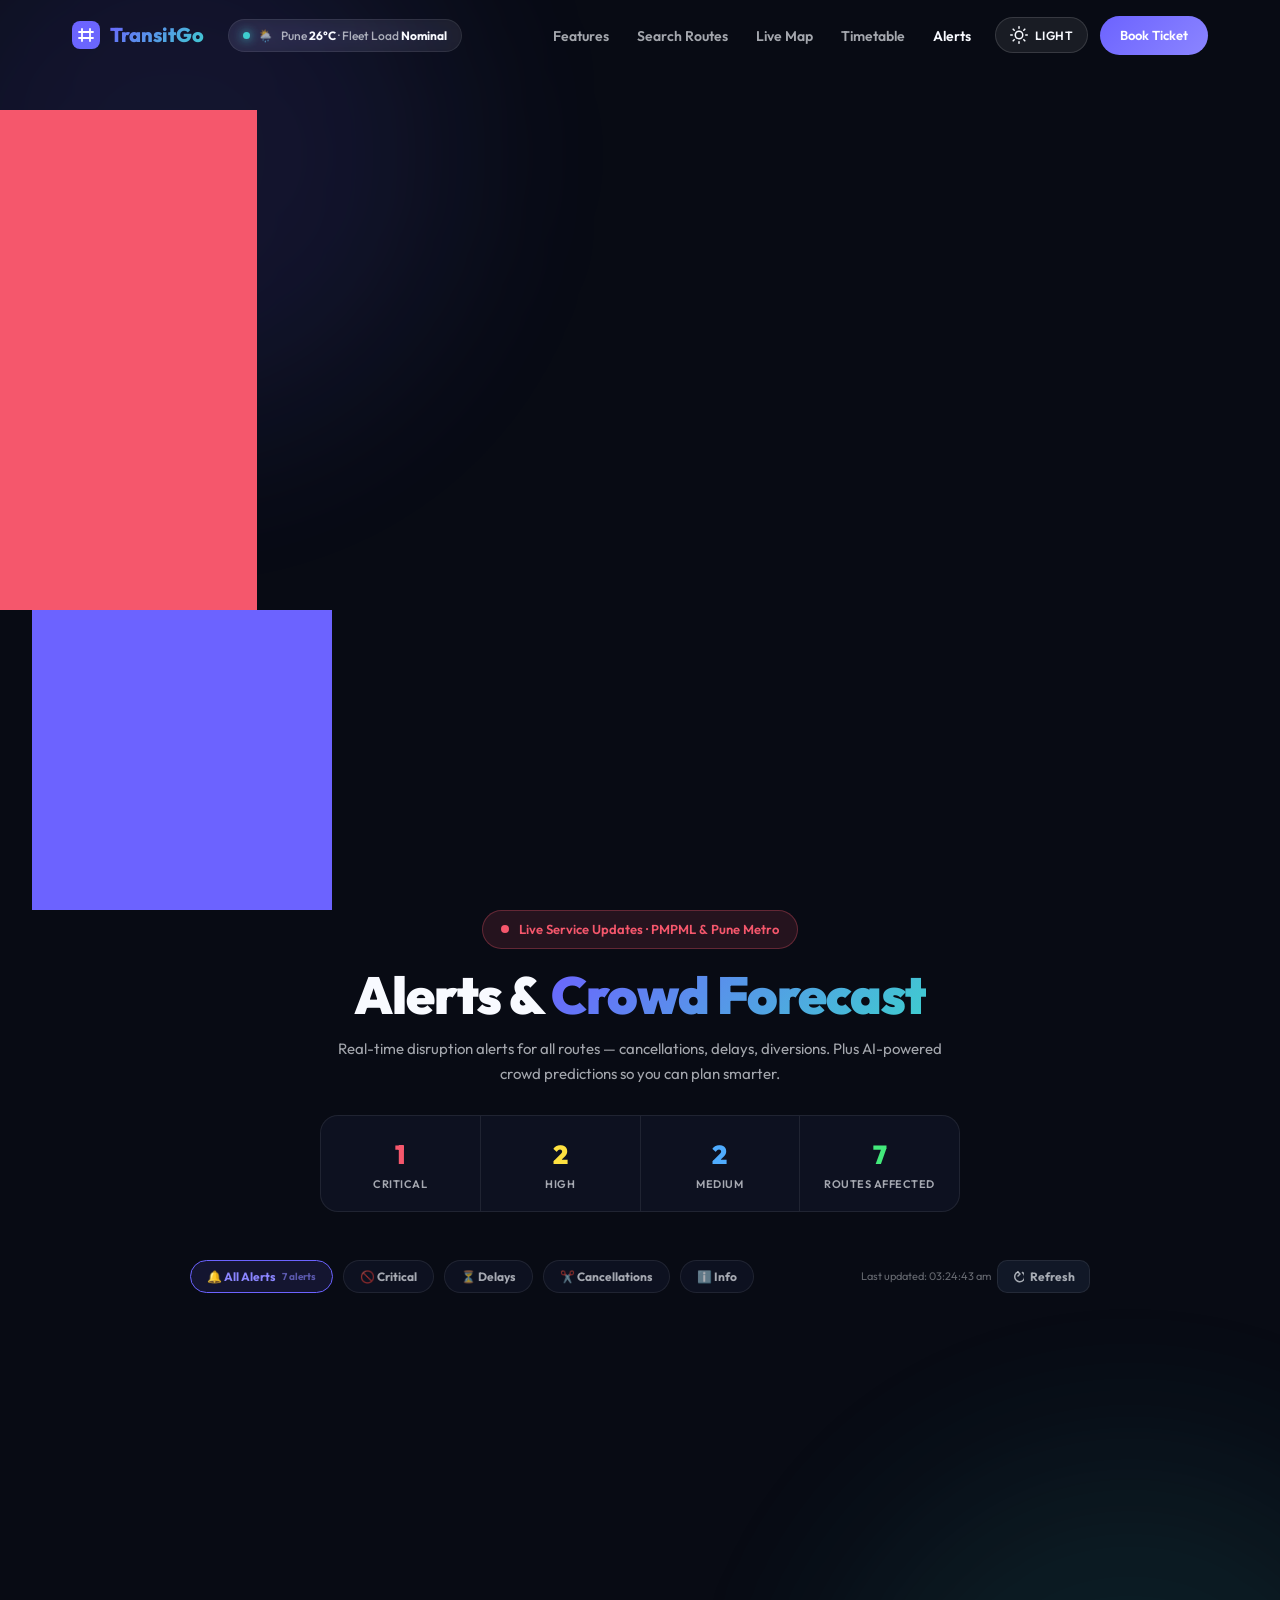
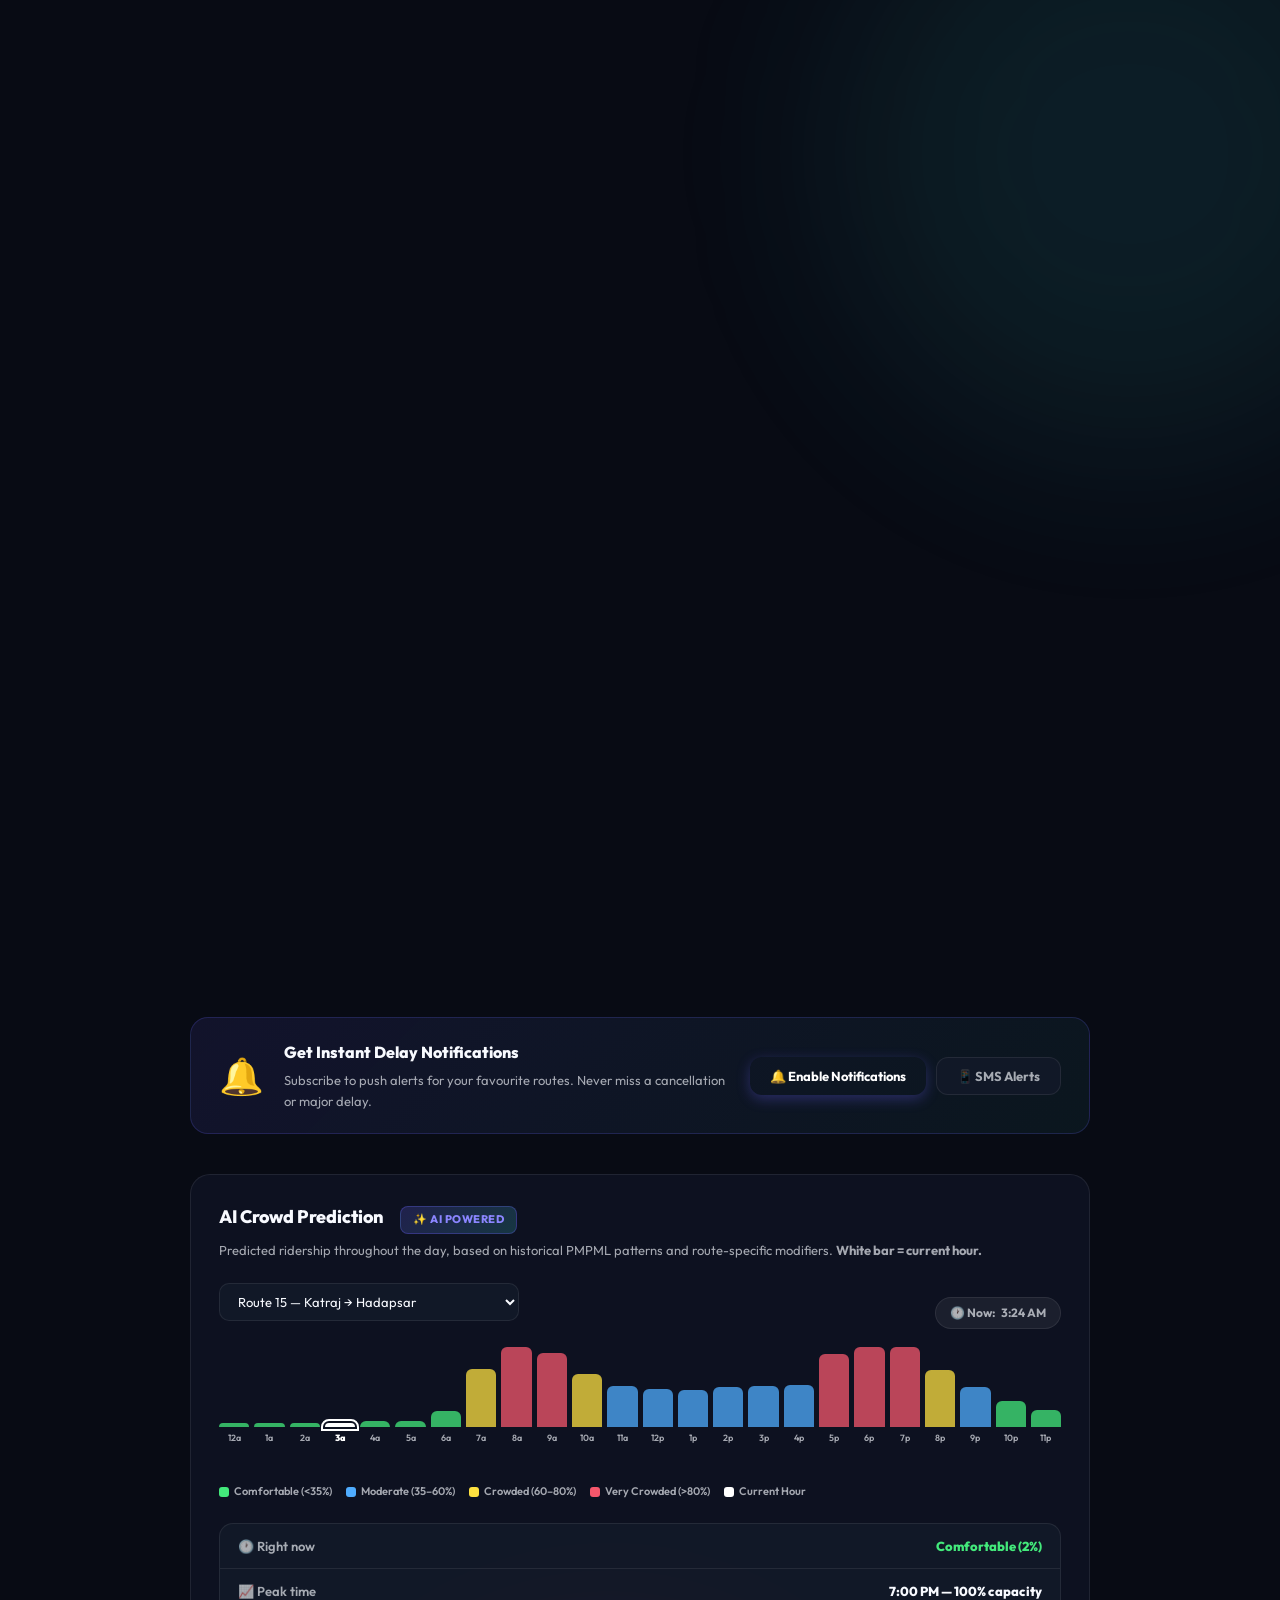
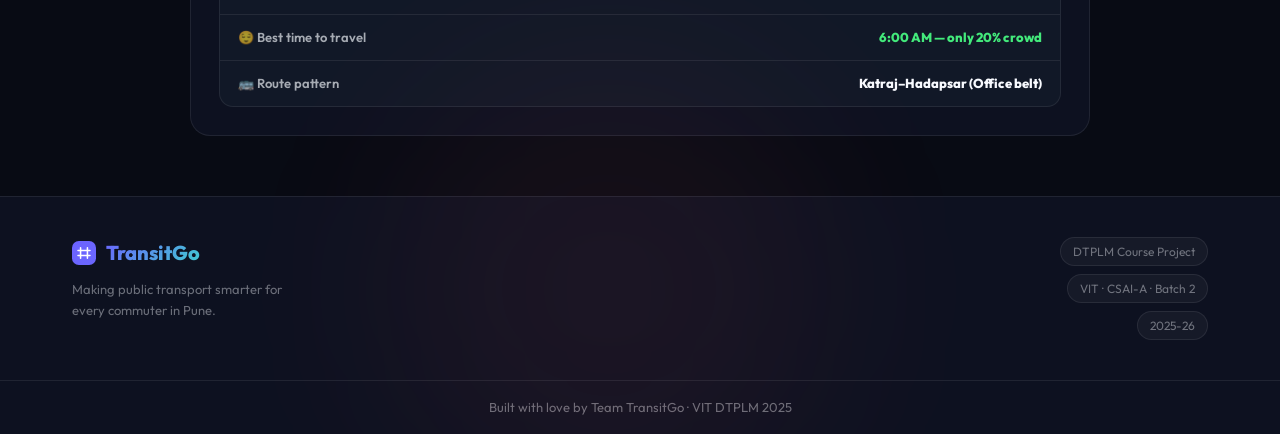
==== commit 4d578925: "feat: Add Pune Metro live tracking, station layers, multimodal controls, and fix transit bugs" ====
--- a/alerts.html
+++ b/alerts.html
@@ -104,7 +104,7 @@
     <div class="al-hero-content">
       <div class="al-live-badge">
         <span class="al-live-dot"></span>
-        Live Service Updates · PMPML Pune
+        Live Service Updates · PMPML &amp; Pune Metro
       </div>
       <h1>Alerts &amp; <span class="gradient-text">Crowd Forecast</span></h1>
       <p>Real-time disruption alerts for all routes — cancellations, delays, diversions. Plus AI-powered crowd predictions so you can plan smarter.</p>
